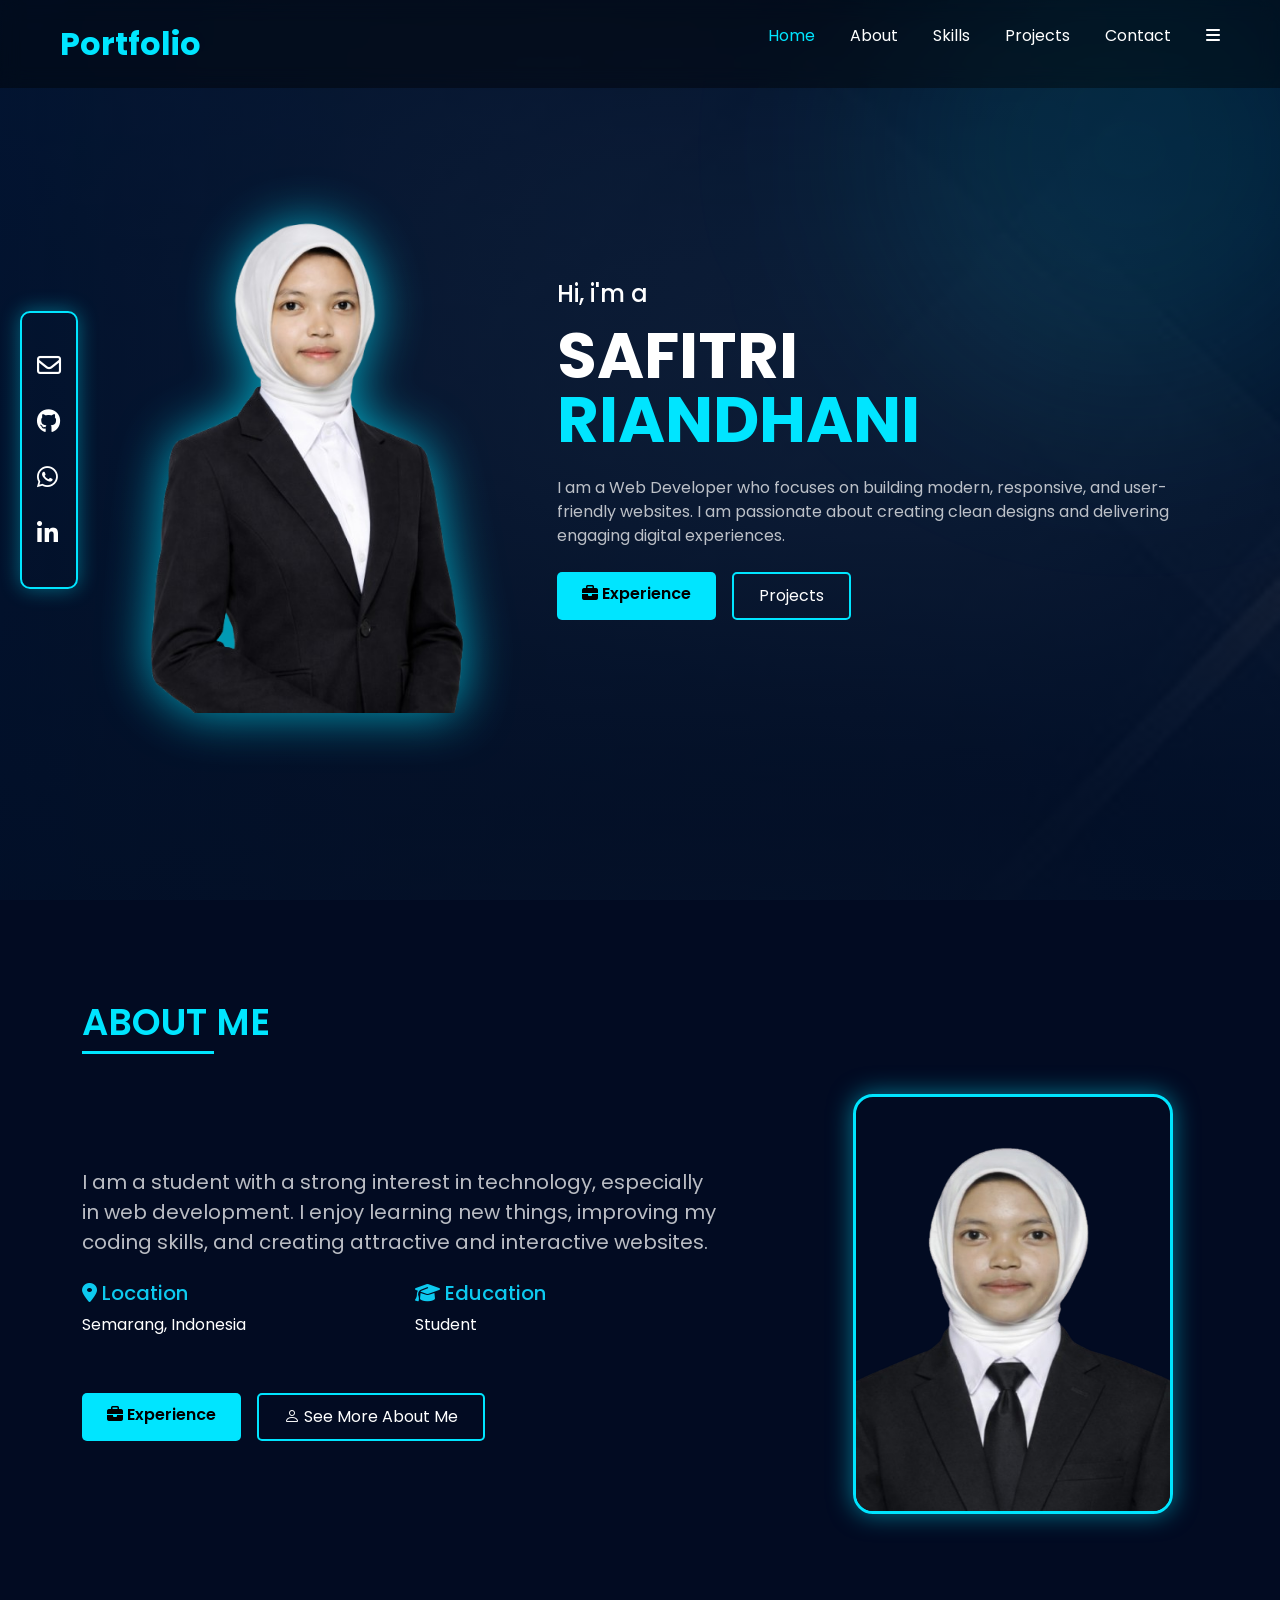
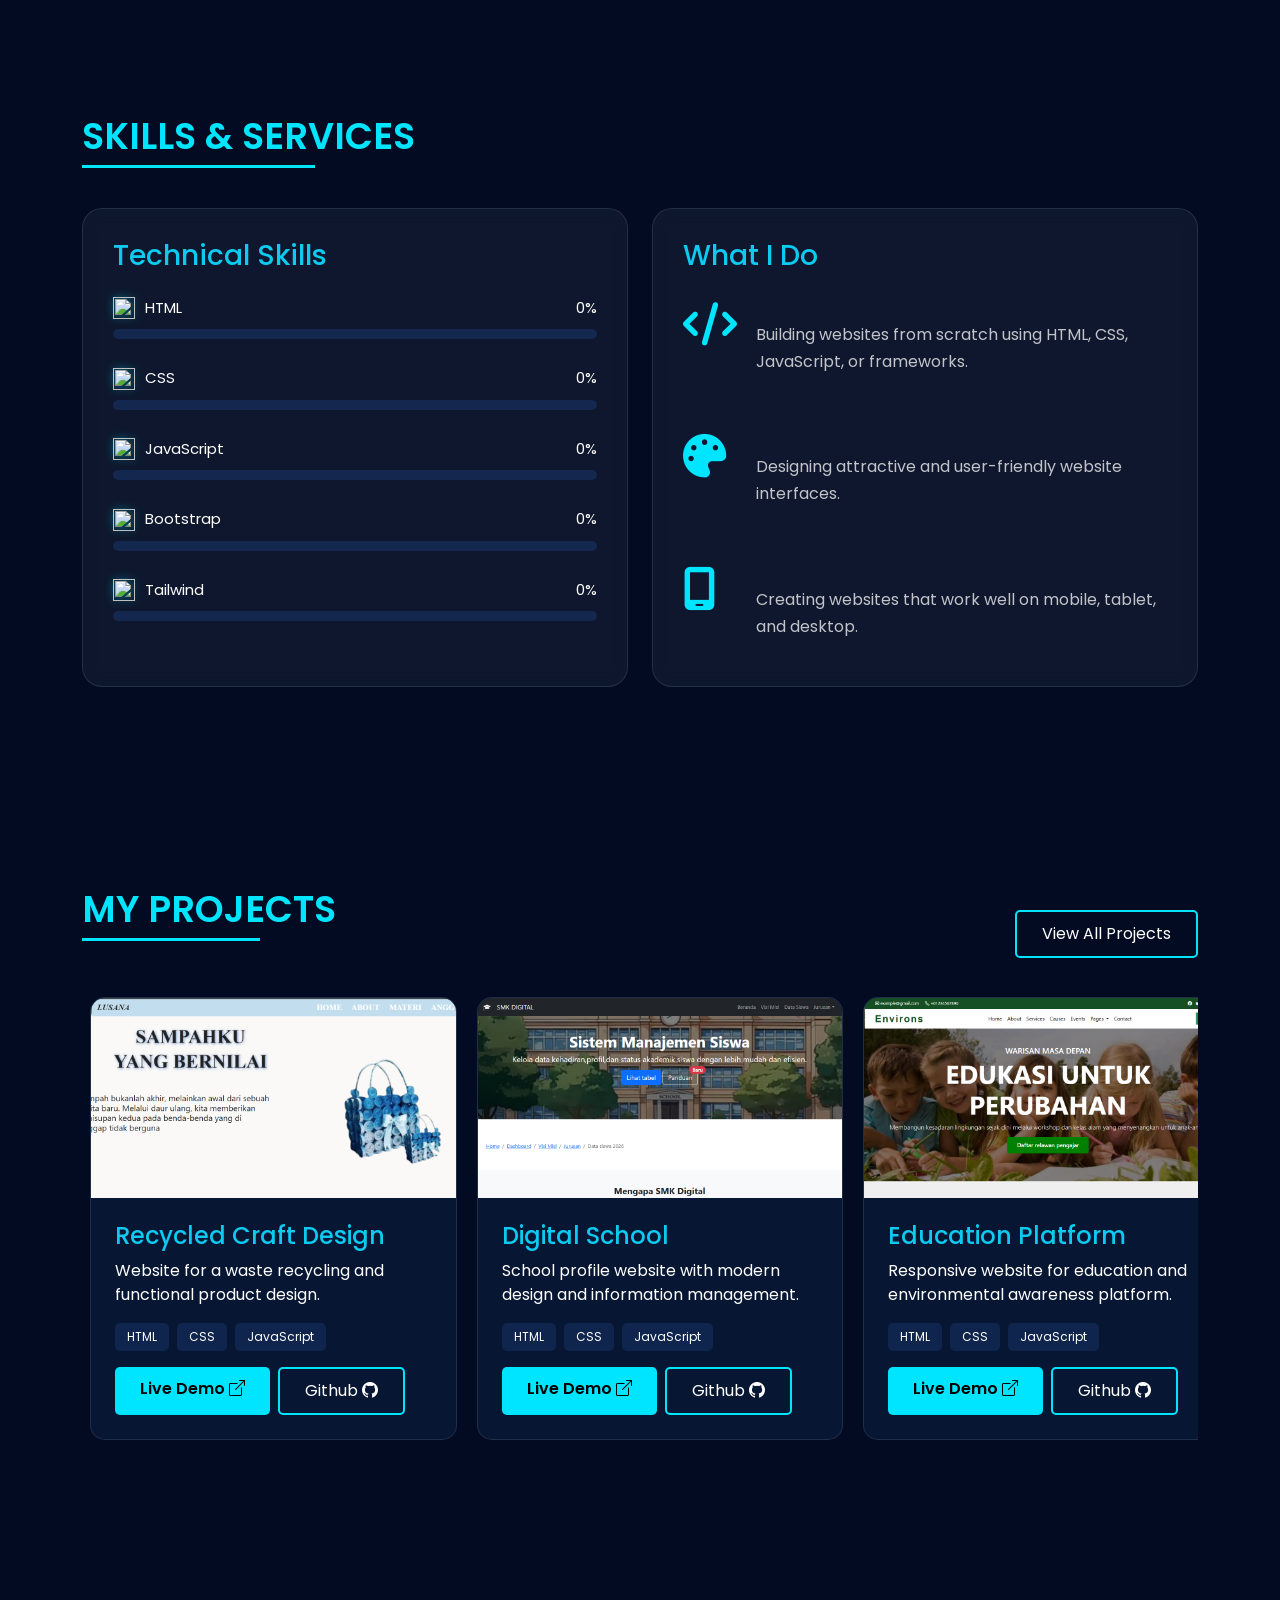
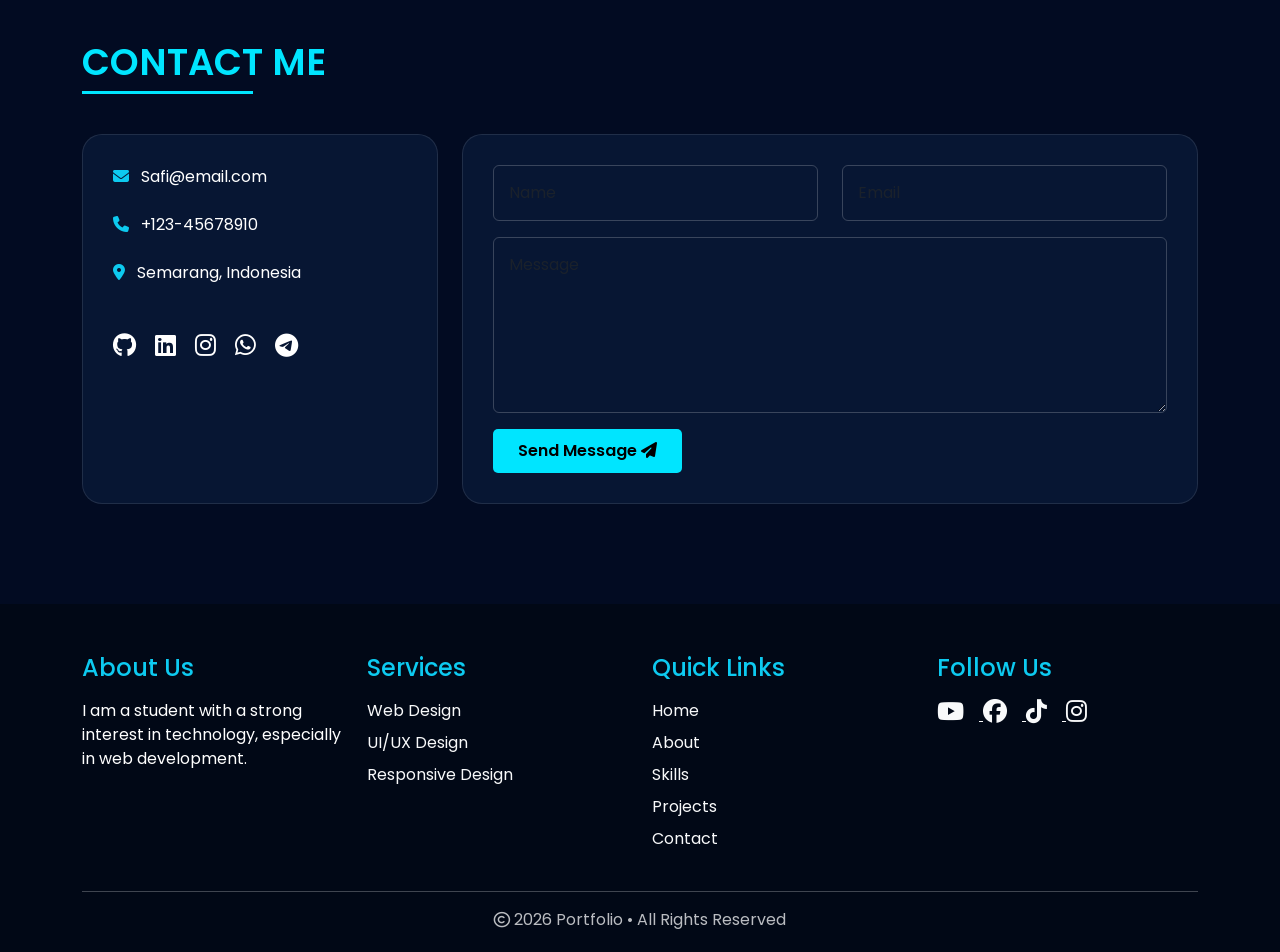
==== index.html @ 7fa0f2a8 "Add files via upload" ====
<!DOCTYPE html>
<html lang="en">

<head>
  <meta charset="UTF-8" />
  <meta name="viewport" content="width=device-width, initial-scale=1.0" />
  <title>Portfolio - Safitri Riandhani</title>

  <!-- Bootstrap -->
  <link href="https://cdn.jsdelivr.net/npm/bootstrap@5.3.3/dist/css/bootstrap.min.css" rel="stylesheet">

  <!-- Tailwind -->
  <script src="https://cdn.tailwindcss.com"></script>

  <!-- Icons -->
  <link rel="stylesheet" href="https://cdnjs.cloudflare.com/ajax/libs/font-awesome/6.5.2/css/all.min.css" />
  <link rel="stylesheet" href="https://cdn.jsdelivr.net/npm/bootstrap-icons@1.11.3/font/bootstrap-icons.min.css">

  <!-- AOS Animation -->
  <link href="https://unpkg.com/aos@2.3.4/dist/aos.css" rel="stylesheet">

  <!-- Google Font -->
  <link href="https://fonts.googleapis.com/css2?family=Poppins:wght@300;400;500;600;700&display=swap" rel="stylesheet">

  <!--link css-->
  <link rel="stylesheet" href="style.css">

</head>
<body>

  <!-- NAVBAR -->



  <nav class="navbar-custom text-lg">

    <!-- Logo -->
    <div class="logo">
      Portfolio
    </div>

    <!-- Menu -->
    <ul class="nav-menu">

      <li>
        <a href="#home" class="active">
          Home
        </a>
      </li>

      <li>
        <a href="#about">
          About
        </a>
      </li>

      <li>
        <a href="#skills">
          Skills
        </a>
      </li>

      <li>
        <a href="#projects">
          Projects
        </a>
      </li>

      <li>
        <a href="#contact">
          Contact
        </a>
      </li>

      <!-- icon -->
      <div class="text-2xl ml-5 cursor-pointer">

        <i class="fa-solid fa-bars"></i>

      </div>
    </ul>




  </nav>
  <!-- HERO -->

  <section class="hero" id="home">

    <div id="particles-js"></div>

    <div class="social-box">
      <a href="#"><i class="fa-regular fa-envelope"></i></a>
      <a href="#"><i class="fa-brands fa-github"></i></a>
      <a href="#"><i class="fa-brands fa-whatsapp"></i></a>
      <a href="#"><i class="fa-brands fa-linkedin-in"></i></a>
    </div>

    <div class="container content">

      <div class="row align-items-center">

        <div class="col-lg-5 text-center hero-image-wrapper" data-aos="zoom-in">

          <img src="img/foto-formal.png" class="hero-img" alt="photo">

        </div>

        <div class="col-lg-7" data-aos="fade-left">

          <h4>Hi, i'm a <span class="typing"></span></h4>

          <h1 class="main-title mt-3">
            SAFITRI <br>
            <span>RIANDHANI</span>
          </h1>

          <p class="mt-4 text-light opacity-75">
            I am a Web Developer who focuses on building modern,
            responsive, and user-friendly websites. I am passionate
            about creating clean designs and delivering engaging
            digital experiences.
          </p>

          <div class="mt-4 d-flex gap-3 flex-wrap">

            <a href="experience.html" class="btn-custom">
              <i class="fa-solid fa-briefcase"></i>
              Experience
            </a>

            <a href="#projects" class="btn-outline-custom">
              Projects
            </a>

          </div>

        </div>

      </div>

    </div>

  </section>

  <!-- ABOUT -->

  <section id="about">

    <div class="container">

      <h2 class="section-title">ABOUT ME</h2>

      <div class="row align-items-center">

        <div class="col-lg-7" data-aos="fade-right">

          <p class="fs-5 text-light opacity-75">
            I am a student with a strong interest in technology,
            especially in web development. I enjoy learning new things,
            improving my coding skills, and creating attractive and
            interactive websites.
          </p>

          <div class="row mt-4">

            <div class="col-md-6 mb-3">
              <h5 class="text-info">
                <i class="fa-solid fa-location-dot"></i>
                Location
              </h5>
              <p>Semarang, Indonesia</p>
            </div>

            <div class="col-md-6 mb-3">
              <h5 class="text-info">
                <i class="fa-solid fa-graduation-cap"></i>
                Education
              </h5>
              <p>Student</p>
            </div>

          </div>

          <div class="mt-4 d-flex gap-3 flex-wrap">

            <a href="experience.html" class="btn-custom">
              <i class="fa-solid fa-briefcase"></i>
              Experience
            </a>

            <a href="profile.html" class="btn-outline-custom">
              <i class="bi bi-person"></i>
              See More About Me
            </a>

          </div>

        </div>

        <div class="col-lg-5 text-center mt-5 mt-lg-0" data-aos="zoom-in">

          <img src="img/foto.png" class="about-img" alt="photo">

        </div>

      </div>

    </div>

  </section>

  <!-- SKILLS -->

  <section id="skills">

    <div class="container">

      <h2 class="section-title">SKILLS & SERVICES</h2>

      <div class="row g-4 align-items-stretch">

        <!-- LEFT CARD -->

        <div class="col-lg-6 d-flex" data-aos="fade-up">

          <div class="glass-card skill-card w-100">

            <h3 class="mb-4 text-info">
              Technical Skills
            </h3>

            <!-- HTML -->

            <div class="skill-item">

              <div class="skill-head">

                <div class="skill-left">
                  <img src="https://cdn.jsdelivr.net/gh/devicons/devicon/icons/html5/html5-original.svg">
                  <span>HTML</span>
                </div>

                <span class="counter" data-target="80">0%</span>

              </div>

              <div class="progress">
                <div class="progress-bar" data-width="80%"></div>
              </div>

            </div>

            <!-- CSS -->

            <div class="skill-item">

              <div class="skill-head">

                <div class="skill-left">
                  <img src="https://cdn.jsdelivr.net/gh/devicons/devicon/icons/css3/css3-original.svg">
                  <span>CSS</span>
                </div>

                <span class="counter" data-target="70">0%</span>

              </div>

              <div class="progress">
                <div class="progress-bar" data-width="70%"></div>
              </div>

            </div>

            <!-- JS -->

            <div class="skill-item">

              <div class="skill-head">

                <div class="skill-left">
                  <img src="https://cdn.jsdelivr.net/gh/devicons/devicon/icons/javascript/javascript-original.svg">
                  <span>JavaScript</span>
                </div>

                <span class="counter" data-target="50">0%</span>

              </div>

              <div class="progress">
                <div class="progress-bar" data-width="50%"></div>
              </div>

            </div>

            <!-- BOOTSTRAP -->

            <div class="skill-item">

              <div class="skill-head">

                <div class="skill-left">
                  <img src="https://cdn.jsdelivr.net/gh/devicons/devicon/icons/bootstrap/bootstrap-original.svg">
                  <span>Bootstrap</span>
                </div>

                <span class="counter" data-target="55">0%</span>

              </div>

              <div class="progress">
                <div class="progress-bar" data-width="55%"></div>
              </div>

            </div>

            <!-- TAILWIND -->

            <div class="skill-item mb-0">

              <div class="skill-head">

                <div class="skill-left">
                  <img src="https://www.vectorlogo.zone/logos/tailwindcss/tailwindcss-icon.svg">
                  <span>Tailwind</span>
                </div>

                <span class="counter" data-target="50">0%</span>

              </div>

              <div class="progress">
                <div class="progress-bar" data-width="50%"></div>
              </div>

            </div>

          </div>

        </div>

        <!-- RIGHT CARD -->

        <div class="col-lg-6 d-flex" data-aos="fade-up">

          <div class="glass-card skill-card w-100">

            <h3 class="mb-4 text-info">
              What I Do
            </h3>

            <div class="service-item">

              <i class="fa-solid fa-code"></i>

              <div>
                <h4 class="service-title typing-service" id="service1"></h4>

                <p class="service-text">
                  Building websites from scratch using HTML, CSS, JavaScript,
                  or frameworks.
                </p>
              </div>

            </div>

            <div class="service-item">

              <i class="fa-solid fa-palette"></i>

              <div>
                <h4 class="service-title typing-service" id="service2"></h4>

                <p class="service-text">
                  Designing attractive and user-friendly website interfaces.
                </p>
              </div>

            </div>

            <div class="service-item mb-0">

              <i class="fa-solid fa-mobile-screen"></i>

              <div>
                <h4 class="service-title typing-service" id="service3"></h4>

                <p class="service-text">
                  Creating websites that work well on mobile, tablet,
                  and desktop.
                </p>
              </div>

            </div>

          </div>

        </div>

      </div>

    </div>

  </section>

  <!-- PROJECTS -->

  <section id="projects">

    <div class="container">

      <div class="d-flex justify-content-between align-items-center flex-wrap">

        <h2 class="section-title">MY PROJECTS</h2>

        <a href="#" class="btn-outline-custom">
          View All Projects
        </a>

      </div>

      <div class="projects-slider mt-3 slider" id="slider">

        <div class="projects-track">

          <!--card 1-->
          <div class="project-slide" data-aos="zoom-in">

            <div class="project-card">

              <img src="img/p1.png">

              <div class="p-4">

                <h4 class="text-info fs-4 font-bold">Recycled Craft Design</h4>

                <p>
                  Website for a waste recycling and functional product design.
                </p>

                <div class="d-flex gap-2 mb-3">
                  <span class="tag">HTML</span>
                  <span class="tag">CSS</span>
                  <span class="tag">JavaScript</span>
                </div>

                <div class="d-flex gap-2">
                  <a href="https://safitririandhani-del.github.io/lusana.official.web/website.html"
                    class="btn-custom">Live Demo <i class="bi bi-box-arrow-up-right"></i></a>
                  <a href="https://github.com/safitririandhani-del/lusana.official.web.git"
                    class="btn-outline-custom">Github <i class="bi bi-github"></i></a>
                </div>

              </div>

            </div>

          </div>

          <!--card 2-->
          <div class="project-slide" data-aos="zoom-in">

            <div class="project-card">

              <img src="img/p2.png">

              <div class="p-4">

                <h4 class="text-info fs-4 font-bold">Digital School</h4>

                <p>
                  School profile website with modern design and information management.
                </p>

                <div class="d-flex gap-2 mb-3">
                  <span class="tag">HTML</span>
                  <span class="tag">CSS</span>
                  <span class="tag">JavaScript</span>
                </div>

                <div class="d-flex gap-2">
                  <a href="https://safitririandhani-del.github.io/web-smk-digital/" class="btn-custom">Live Demo <i
                      class="bi bi-box-arrow-up-right"></i></a>
                  <a href="https://github.com/safitririandhani-del/web-smk-digital.git"
                    class="btn-outline-custom">Github <i class="bi bi-github"></i></a>
                </div>

              </div>

            </div>

          </div>

          <!--card 3-->
          <div class="project-slide" data-aos="zoom-in">

            <div class="project-card">

              <img src="img/p3.png">

              <div class="p-4">

                <h4 class="text-info fs-4 font-bold">Education Platform</h4>

                <p>
                  Responsive website for education and environmental awareness platform.
                </p>

                <div class="d-flex gap-2 mb-3">
                  <span class="tag">HTML</span>
                  <span class="tag">CSS</span>
                  <span class="tag">JavaScript</span>
                </div>

                <div class="d-flex gap-2">
                  <a href="https://safitririandhani-del.github.io/tugas3-web-environs/" class="btn-custom">Live Demo <i
                      class="bi bi-box-arrow-up-right"></i></a>
                  <a href="https://github.com/safitririandhani-del/tugas3-web-environs.git"
                    class="btn-outline-custom">Github <i class="bi bi-github"></i></a>
                </div>

              </div>

            </div>

          </div>

          <!--card 4-->

          <div class="project-slide" data-aos="zoom-in">

            <div class="project-card">

              <img src="img/p4.png">

              <div class="p-4">

                <h4 class="text-info fs-4 font-bold">Coffee Shop Website</h4>
                <p>
                  Modern coffee shop website with menu
                  highlights and clean interface.
                </p>
                <div class="d-flex gap-2 mb-3">
                  <span class="tag">HTML</span>
                  <span class="tag">Bootstrap</span>
                  <span class="tag">JavaScript</span>
                </div>

                <div class="d-flex gap-2">
                  <a href="https://safitririandhani-del.github.io/tugas4-web-coffee-shop/" class="btn-custom">Live Demo
                    <i class="bi bi-box-arrow-up-right"></i></a>
                  <a href="https://github.com/safitririandhani-del/tugas4-web-coffee-shop.git"
                    class="btn-outline-custom">Github <i class="bi bi-github"></i></a>
                </div>

              </div>

            </div>

          </div>
          <!--card 5-->
          <div class="project-slide" data-aos="zoom-in">

            <div class="project-card">

              <img src="img/p5.png">

              <div class="p-4">

                <h4 class="text-info fs-4 font-bold">Furniture Showcase</h4>

                <p>
                  Elegant furniture website with modern
                  product display and responsive layout.
                </p>

                <div class="d-flex gap-2 mb-3">
                  <span class="tag">HTML</span>
                  <span class="tag">CSS</span>
                  <span class="tag">JavaScript</span>
                </div>

                <div class="d-flex gap-2">
                  <a href="https://safitririandhani-del.github.io/tugas5-website-furniture/" class="btn-custom">Live
                    Demo <i class="bi bi-box-arrow-up-right"></i></a>
                  <a href="https://github.com/safitririandhani-del/tugas5-website-furniture.git"
                    class="btn-outline-custom">Github <i class="bi bi-github"></i></a>
                </div>

              </div>

            </div>

          </div>

        </div>

      </div>

    </div>

  </section>
  <!-- CONTACT -->

  <section id="contact">

    <div class="container">

      <h2 class="section-title">
        CONTACT ME
      </h2>

      <div class="row g-4">

        <div class="col-lg-4" data-aos="fade-right">

          <div class="contact-box h-100">

            <p class="mb-4">
              <i class="fa-solid fa-envelope text-info me-2"></i>
              Safi@email.com
            </p>

            <p class="mb-4">
              <i class="fa-solid fa-phone text-info me-2"></i>
              +123-45678910
            </p>

            <p class="mb-4">
              <i class="fa-solid fa-location-dot text-info me-2"></i>
              Semarang, Indonesia
            </p>

            <div class="footer-icon mt-5">
              <i class="fa-brands fa-github"></i>
              <i class="fa-brands fa-linkedin"></i>
              <i class="fa-brands fa-instagram"></i>
              <i class="fa-brands fa-whatsapp"></i>
              <i class="fa-brands fa-telegram"></i>
            </div>

          </div>

        </div>

        <div class="col-lg-8" data-aos="fade-left">

          <div class="contact-box">

            <div class="row">

              <div class="col-md-6 mb-3">
                <input type="text" class="form-control" placeholder="Name">
              </div>

              <div class="col-md-6 mb-3">
                <input type="email" class="form-control" placeholder="Email">
              </div>

            </div>

            <textarea rows="6" class="form-control mb-3" placeholder="Message"></textarea>

            <button class="btn-custom">
              Send Message
              <i class="fa-solid fa-paper-plane"></i>
            </button>

          </div>

        </div>

      </div>

    </div>

  </section>

  <!-- FOOTER -->

  <footer>

    <div class="container">

      <div class="row">

        <div class="col-lg-3 mb-4">

          <h4 class="text-info mb-3">About Us</h4>

          <p>
            I am a student with a strong interest in technology,
            especially in web development.
          </p>

        </div>

        <div class="col-lg-3 mb-4">

          <h4 class="text-info mb-3">Services</h4>

          <a href="#skills" class="d-block text-light text-decoration-none mb-2">
            Web Design
          </a>

          <a href="#skills" class="d-block text-light text-decoration-none mb-2">
            UI/UX Design
          </a>

          <a href="#skills" class="d-block text-light text-decoration-none">
            Responsive Design
          </a>

        </div>

        <div class="col-lg-3 mb-4">

          <h4 class="text-info mb-3">Quick Links</h4>

          <a href="#home" class="d-block text-light text-decoration-none mb-2">
            Home
          </a>

          <a href="#about" class="d-block text-light text-decoration-none mb-2">
            About
          </a>

          <a href="#skills" class="d-block text-light text-decoration-none mb-2">
            Skills
          </a>

          <a href="#projects" class="d-block text-light text-decoration-none mb-2">
            Projects
          </a>

          <a href="#contact" class="d-block text-light text-decoration-none">
            Contact
          </a>

        </div>

        <div class="col-lg-3 mb-4">

          <h4 class="text-info mb-3">Follow Us</h4>

          <div class="footer-icon">

            <a href="https://youtube.com/@safitririandhani?si=1qDEEwvIDGUoSJPz" class="text-light">
              <i class="fa-brands fa-youtube"></i>
            </a>

            <a href="https://www.facebook.com/share/1AjGSBhtdw/" class="text-light">
              <i class="fa-brands fa-facebook"></i>
            </a>

            <a href="https://www.tiktok.com/@safitri9630?_r=1&_t=ZS-96NrF15h8Fu" class="text-light">
              <i class="fa-brands fa-tiktok"></i>
            </a>

            <a href="https://www.instagram.com/safitri_riandh?igsh=MWM1bGZpd3dvNmp4Yw==" class="text-light">
              <i class="fa-brands fa-instagram"></i>
            </a>

          </div>

        </div>

      </div>

      <hr class="text-light">

      <div class="text-center text-light opacity-75">
        <i class="fa-regular fa-copyright"></i>
        2026 Portfolio • All Rights Reserved
      </div>

    </div>

  </footer>
  <!-- SCROLL TOP -->

  <div class="scrollTop">
    <i class="fa-solid fa-arrow-up"></i>
  </div>

  <!-- Bootstrap -->
  <script src="https://cdn.jsdelivr.net/npm/bootstrap@5.3.3/dist/js/bootstrap.bundle.min.js"></script>

  <!-- AOS -->
  <script src="https://unpkg.com/aos@2.3.4/dist/aos.js"></script>

  <!-- Typed JS -->
  <script src="https://cdn.jsdelivr.net/npm/typed.js@2.0.12"></script>

  <!-- Particles -->
  <script src="https://cdn.jsdelivr.net/particles.js/2.0.0/particles.min.js"></script>

  <script src="script.js"></script>

</body>
</html>
---- style.css ----
* {
      margin: 0;
      padding: 0;
      box-sizing: border-box;
      font-family: 'Poppins', sans-serif;
      scroll-behavior: smooth;
    }

    body {
      background: #020b22;
      color: white;
      overflow-x: hidden;
    }

    :root {
      --main: #00e5ff;
      --dark: #02112b;
    }

    /* NAVBAR */

    .navbar-custom {
      position: fixed;
      top: 0;
      left: 0;
      width: 100%;

      display: flex;
      justify-content: space-between;
      align-items: center;

      padding: 20px 60px;

      background: rgba(0, 0, 0, 0.4);
      backdrop-filter: blur(10px);

      z-index: 9999;
    }

    .logo {
      font-size: 2rem;
      font-weight: 700;
      color: #00e5ff;
    }

    .nav-menu {
      display: flex;
      gap: 35px;
      list-style: none;
    }

    .nav-menu a {
      color: white;
      text-decoration: none;
      transition: .3s;
      position: relative;
    }

    .nav-menu a:hover,
    .nav-menu a.active {
      color: #00e5ff;
    }

    .nav-menu a::after {
      content: '';
      position: absolute;
      left: 0;
      bottom: -5px;

      width: 0%;
      height: 2px;

      background: #00e5ff;
      transition: .3s;
    }

    .nav-menu a:hover::after {
      width: 100%;
    }

    /* HAMBURGER */

    .menu-btn {
      display: none;
      font-size: 2rem;
      color: #00e5ff;
      cursor: pointer;
    }

    /* MOBILE */

    @media(max-width:991px) {

      .menu-btn {
        display: block;
      }

      .nav-menu {
        position: absolute;
        top: 100%;
        right: -100%;

        flex-direction: column;

        background: #071633;

        width: 250px;

        padding: 30px;

        border-radius: 15px;

        transition: .4s;
      }

      .nav-menu.active {
        right: 20px;
      }

    }

    /* HERO */

    .hero {
      min-height: 100vh;
      background:
        linear-gradient(rgba(1, 10, 30, .8), rgba(1, 10, 30, .9)),
        url(img/bg\ home.jpeg);
      background-size: cover;
      background-position: center;
      display: flex;
      align-items: center;
      position: relative;
      overflow: hidden;
    }

    .hero::before {
      content: '';
      position: absolute;
      width: 500px;
      height: 500px;
      background: rgba(0, 229, 255, 0.1);
      border-radius: 50%;
      filter: blur(100px);
      top: -100px;
      right: -100px;
      animation: moveGlow 8s infinite alternate;
    }

    @keyframes moveGlow {
      from {
        transform: translateY(0px);
      }

      to {
        transform: translateY(80px);
      }
    }

    .hero-image-wrapper {
      display: flex;
      justify-content: flex-end;
      padding-right: 60px;
    }

    .hero-img {
      width: 350px;
      filter: drop-shadow(0 0 25px rgba(0, 229, 255, 0.7));
      animation: float 4s ease-in-out infinite;
      transition: 0.5s;
    }

    .hero-img:hover {
      transform: scale(1.05);
    }

    @keyframes float {
      0% {
        transform: translateY(0px);
      }

      50% {
        transform: translateY(-15px);
      }

      100% {
        transform: translateY(0px);
      }
    }

    .typing {
      color: var(--main);
      font-weight: 600;
    }

    .main-title {
      font-size: 4rem;
      font-weight: 700;
      line-height: 1;
    }

    .main-title span {
      color: var(--main);
    }

    .social-box {
      position: absolute;
      left: 20px;
      top: 50%;
      transform: translateY(-50%);
      border: 2px solid var(--main);
      padding: 15px;
      border-radius: 10px;
      box-shadow: 0 0 20px rgba(0, 229, 255, .4);
    }

    .social-box a {
      display: block;
      color: white;
      margin: 20px 0;
      font-size: 1.5rem;
      transition: 0.4s;
    }

    .social-box a:hover {
      color: var(--main);
      transform: translateX(5px);
    }

    .btn-custom {
      background: var(--main);
      color: black;
      padding: 10px 25px;
      border: none;
      border-radius: 5px;
      font-weight: 600;
      transition: 0.4s;
      text-decoration: none;
      display: inline-block;
    }

    .btn-custom:hover {
      transform: translateY(-5px);
      box-shadow: 0 0 20px var(--main);
    }

    .btn-outline-custom {
      border: 2px solid var(--main);
      color: white;
      padding: 10px 25px;
      border-radius: 5px;
      text-decoration: none;
      transition: 0.4s;
    }

    .btn-outline-custom:hover {
      background: var(--main);
      color: black;
    }

    section {
      padding: 100px 0;
    }

    .section-title {
      color: var(--main);
      font-size: 2.3rem;
      font-weight: 600;
      margin-bottom: 50px;
      position: relative;
      display: inline-block;
    }

    .section-title::after {
      content: '';
      width: 70%;
      height: 3px;
      background: var(--main);
      position: absolute;
      left: 0;
      bottom: -10px;
    }

    /* ABOUT */

    .about-img {
      width: 320px;
      height: 420px;
      border: 3px solid var(--main);
      border-radius: 20px;
      box-shadow: 0 0 25px rgba(0, 229, 255, .5);
      transition: 0.5s;

      transform: translateX(40px);
    }

    .about-img:hover {
      transform: translateX(40px) scale(1.03) rotate(1deg);
    }

    /* CARDS */

    .glass-card {
      background: rgba(255, 255, 255, 0.05);
      border: 1px solid rgba(255, 255, 255, 0.1);
      border-radius: 20px;
      padding: 30px;
      transition: 0.5s;
      backdrop-filter: blur(10px);
    }

    .glass-card:hover {
      transform: translateY(-10px);
      box-shadow: 0 0 25px rgba(0, 229, 255, .3);
    }

    /* SKILLS */

    .skill-card {
      height: 100%;
      min-height: 420px;
    }

    .skill-item {
      margin-bottom: 28px;
    }

    .skill-head {
      display: flex;
      justify-content: space-between;
      align-items: center;
      margin-bottom: 10px;
    }

    .skill-head span {
      font-size: 15px;
      color: #ffffff;
    }

    .skill-left {
      display: flex;
      align-items: center;
      gap: 10px;
    }

    .skill-left img {
      width: 22px;
      height: 22px;
      object-fit: contain;
      filter: drop-shadow(0 0 5px rgba(0, 229, 255, .4));
    }

    .progress {
      height: 10px;
      background: #13274f;
      border-radius: 20px;
      overflow: hidden;
      margin-bottom: 5px;
    }

    .progress-bar {
      width: 0;
      background: linear-gradient(90deg, #00e5ff, #00fff2);
      border-radius: 20px;
      transition: 2s ease;
      box-shadow: 0 0 15px rgba(0, 229, 255, .6);
    }

    .service-item {
      display: flex;
      align-items: flex-start;
      gap: 18px;
      margin-bottom: 38px;
    }

    .service-item i {
      font-size: 2.7rem;
      color: var(--main);
      min-width: 55px;
      margin-top: 5px;
    }

    .service-title {
      font-size: 1.8rem;
      font-weight: 700;
      color: white;
      line-height: 1.1;
      margin-bottom: 8px;
    }

    .service-text {
      color: rgba(255, 255, 255, .75);
      line-height: 1.7;
    }

    .typing-service {
      border-right: 3px solid var(--main);
      white-space: nowrap;
      overflow: hidden;
      display: inline-block;
      animation: blink .7s infinite;
    }

    @keyframes blink {
      50% {
        border-color: transparent;
      }
    }

    @media(max-width:991px) {

      .skill-card {
        min-height: auto;
      }

      .service-title {
        font-size: 1.4rem;
      }

    }

    /* PROJECT */

    .project-card {
      background: #071633;
      border-radius: 15px;
      overflow: hidden;
      border: 1px solid rgba(255, 255, 255, .1);
      transition: 0.5s;
    }

    .project-card:hover {
      transform: translateY(-10px);
      box-shadow: 0 0 25px rgba(0, 229, 255, .3);
    }

    .project-card img {
      width: 100%;
      height: 200px;
      object-fit: cover;
      transition: 0.5s;
    }

    .project-card:hover img {
      transform: scale(1.05);
    }

    .tag {
      background: #10254d;
      padding: 5px 12px;
      border-radius: 5px;
      font-size: 12px;
    }

    .projects-slider {
      width: 100%;
      overflow-x: auto;
      overflow-y: hidden;
      scroll-behavior: smooth;
      cursor: grab;
      padding: 0 8px;
    }

    .projects-slider::-webkit-scrollbar {
      display: none;
    }

    .projects-slider.active {
      cursor: grabbing;
    }

    .projects-track {
      display: flex;
      gap: 20px;
      align-items: stretch;
      width: max-content;
    }

    .project-slide {
      flex: 0 0 calc((100vw - 140px - 40px) / 3);
      max-width: calc((100vw - 140px - 40px) / 3);
    }

    @media(max-width:991px) {
      .project-slide {
        flex: 0 0 100%;
        max-width: 100%;
      }
    }

    /* CONTACT */

    .contact-box {
      background: #071633;
      border: 1px solid rgba(255, 255, 255, .1);
      border-radius: 20px;
      padding: 30px;
    }

    .form-control {
      background: transparent !important;
      border: 1px solid rgba(255, 255, 255, .2) !important;
      color: white !important;
      padding: 15px;
    }

    .form-control:focus {
      box-shadow: 0 0 15px rgba(0, 229, 255, .4) !important;
      border-color: var(--main) !important;
    }

    footer {
      background: #010816;
      padding: 50px 0 20px;
    }

    .footer-icon i {
      font-size: 1.5rem;
      margin-right: 15px;
      transition: 0.4s;
      cursor: pointer;
    }

    .footer-icon i:hover {
      color: var(--main);
      transform: translateY(-5px);
    }

    /* SCROLL TOP */

    .scrollTop {
      position: fixed;
      right: 20px;
      bottom: 20px;
      width: 50px;
      height: 50px;
      background: var(--main);
      color: black;
      display: flex;
      align-items: center;
      justify-content: center;
      border-radius: 50%;
      cursor: pointer;
      font-size: 1.2rem;
      opacity: 0;
      pointer-events: none;
      transition: 0.5s;
      z-index: 999;
    }

    .scrollTop.active {
      opacity: 1;
      pointer-events: auto;
    }

    /* PARTICLES */

    #particles-js {
      position: absolute;
      width: 100%;
      height: 100%;
      z-index: 0;
    }

    .content {
      position: relative;
      z-index: 1;
    }

    @media(max-width:991px) {

      .hero {
        text-align: center;
      }

      .hero-img {
        width: 250px;
        margin-top: 40px;
      }

      .main-title {
        font-size: 2.8rem;
      }

      .social-box {
        display: none;
      }

    }
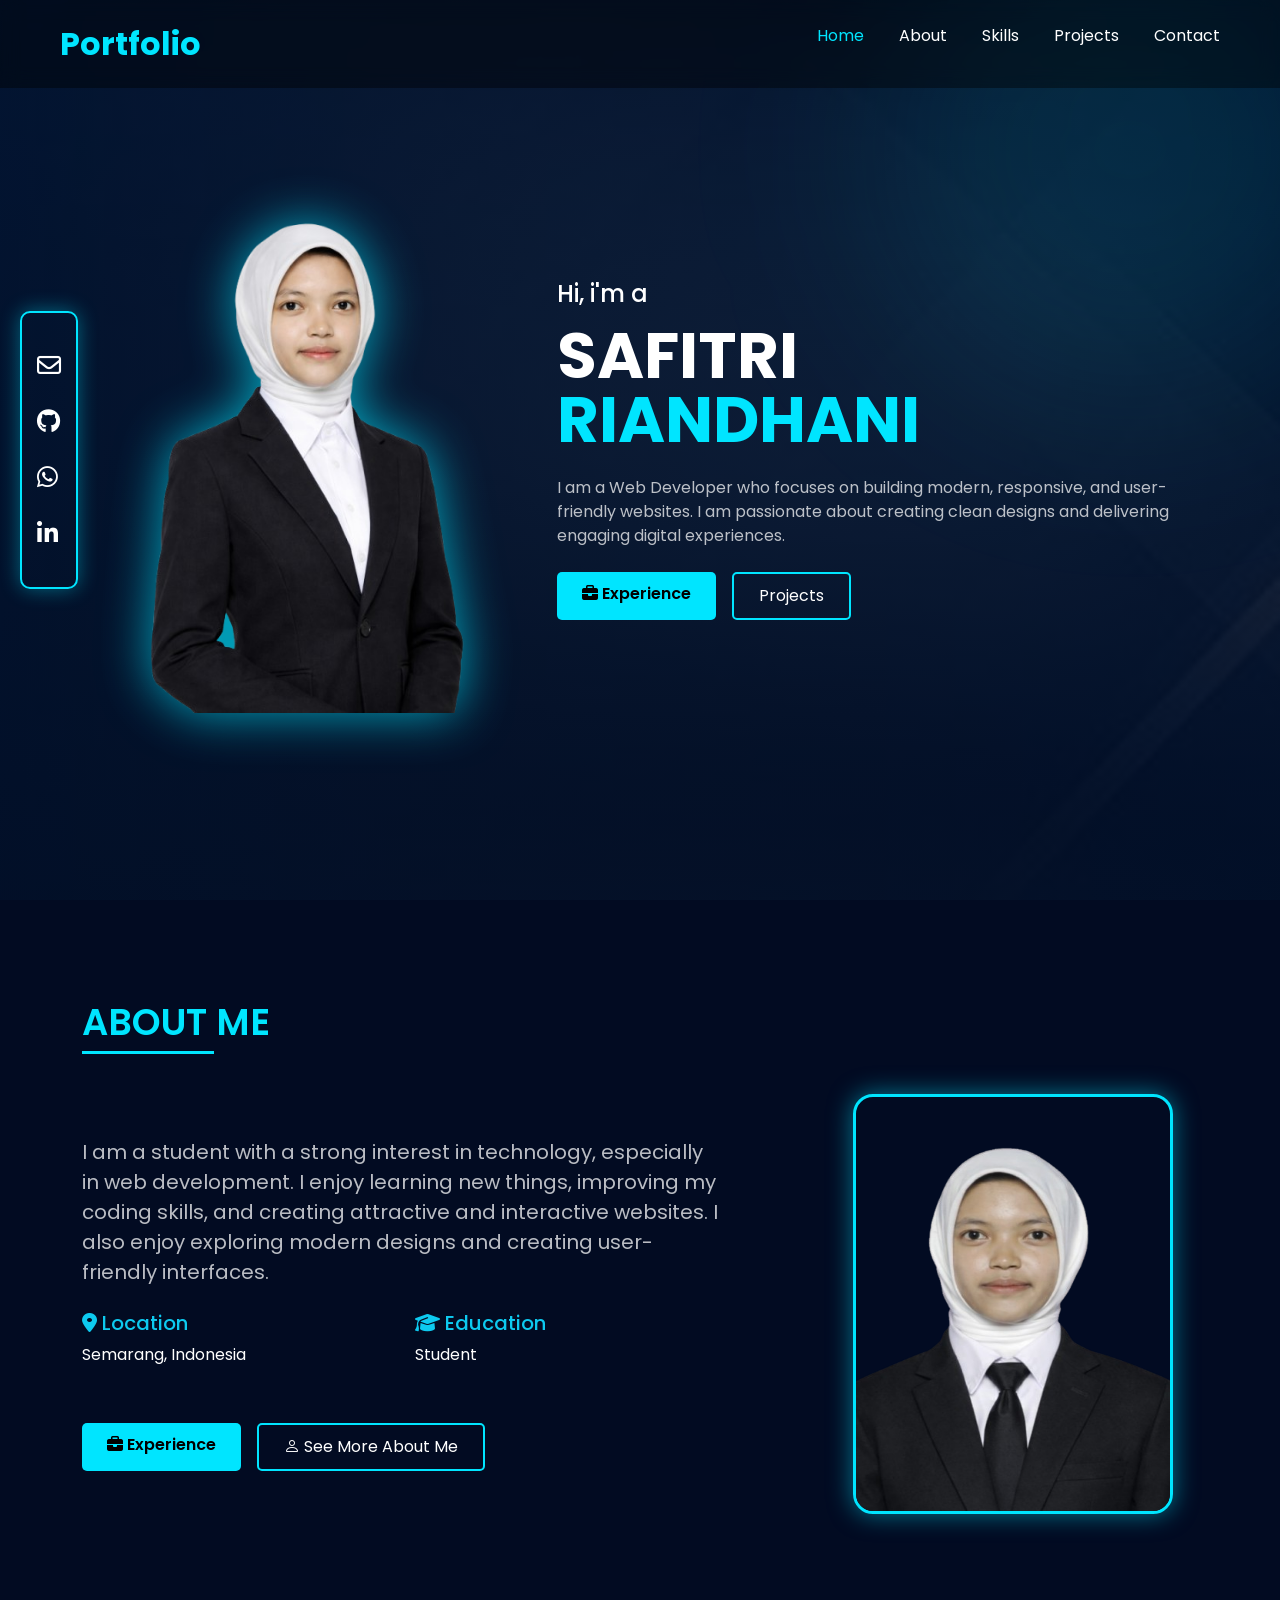
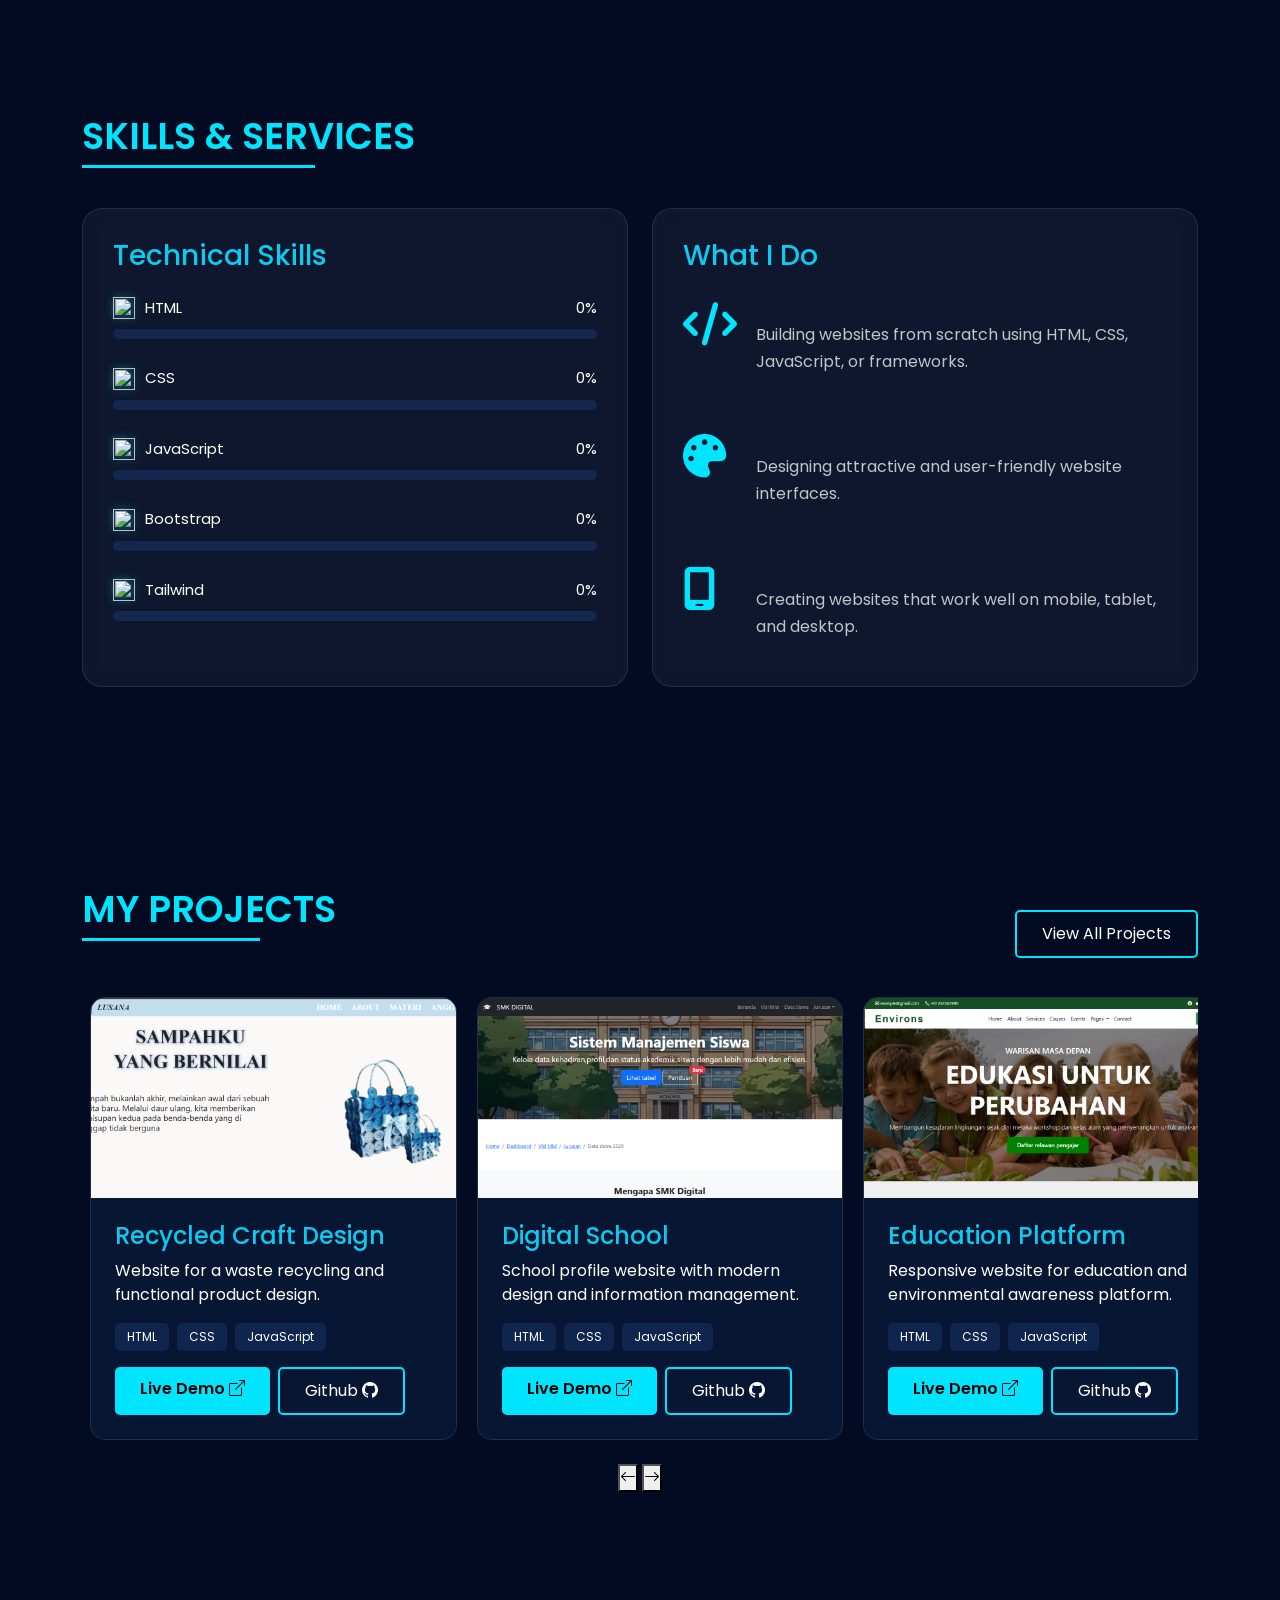
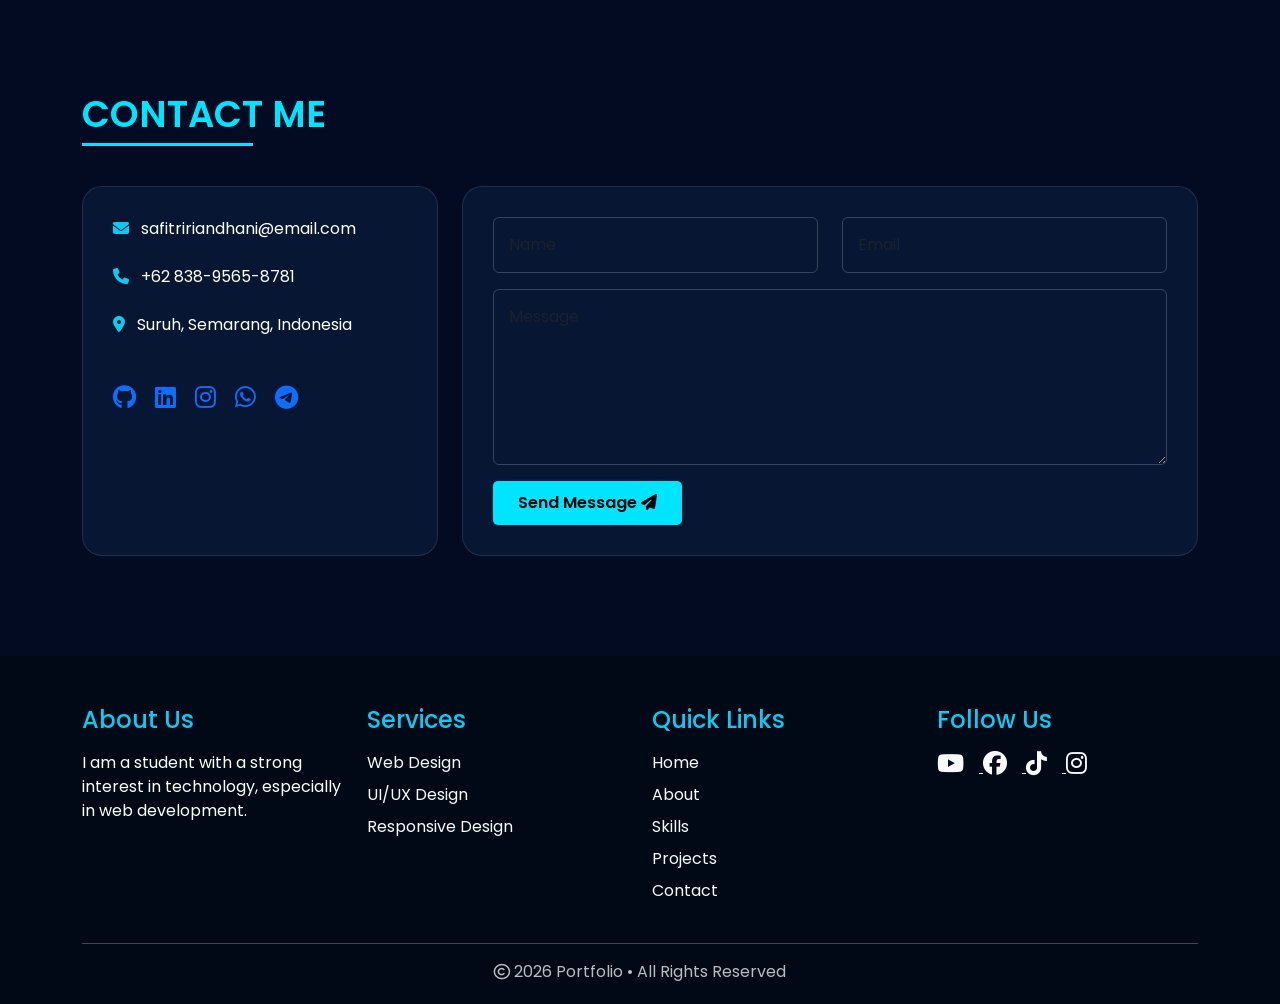
==== commit 201814c7: "index.html" ====
--- a/index.html
+++ b/index.html
@@ -15,6 +15,9 @@
   <!-- Icons -->
   <link rel="stylesheet" href="https://cdnjs.cloudflare.com/ajax/libs/font-awesome/6.5.2/css/all.min.css" />
   <link rel="stylesheet" href="https://cdn.jsdelivr.net/npm/bootstrap-icons@1.11.3/font/bootstrap-icons.min.css">
+   <!-- FONT AWESOME -->
+  <link rel="stylesheet"
+  href="https://cdnjs.cloudflare.com/ajax/libs/font-awesome/6.5.1/css/all.min.css">
 
   <!-- AOS Animation -->
   <link href="https://unpkg.com/aos@2.3.4/dist/aos.css" rel="stylesheet">
@@ -26,6 +29,7 @@
   <link rel="stylesheet" href="style.css">
 
 </head>
+
 <body>
 
   <!-- NAVBAR -->
@@ -72,12 +76,6 @@
         </a>
       </li>
 
-      <!-- icon -->
-      <div class="text-2xl ml-5 cursor-pointer">
-
-        <i class="fa-solid fa-bars"></i>
-
-      </div>
     </ul>
 
 
@@ -91,10 +89,27 @@
     <div id="particles-js"></div>
 
     <div class="social-box">
-      <a href="#"><i class="fa-regular fa-envelope"></i></a>
-      <a href="#"><i class="fa-brands fa-github"></i></a>
-      <a href="#"><i class="fa-brands fa-whatsapp"></i></a>
-      <a href="#"><i class="fa-brands fa-linkedin-in"></i></a>
+
+      <!-- Email -->
+      <a href="mailto:safitririandhani@gmail.com">
+        <i class="fa-regular fa-envelope"></i>
+      </a>
+
+      <!-- Github -->
+      <a href="https://github.com/safitririandhani-del" target="_blank">
+        <i class="fa-brands fa-github"></i>
+      </a>
+
+      <!-- WhatsApp -->
+      <a href="https://wa.me/6283895658781" target="_blank">
+        <i class="fa-brands fa-whatsapp"></i>
+      </a>
+
+      <!-- LinkedIn -->
+      <a href="https://linkedin.com/in/usernamekamu" target="_blank">
+        <i class="fa-brands fa-linkedin-in"></i>
+      </a>
+
     </div>
 
     <div class="container content">
@@ -157,10 +172,9 @@
         <div class="col-lg-7" data-aos="fade-right">
 
           <p class="fs-5 text-light opacity-75">
-            I am a student with a strong interest in technology,
-            especially in web development. I enjoy learning new things,
-            improving my coding skills, and creating attractive and
-            interactive websites.
+            I am a student with a strong interest in technology, especially in web development.
+            I enjoy learning new things, improving my coding skills, and creating attractive and
+            interactive websites. I also enjoy exploring modern designs and creating user-friendly interfaces.
           </p>
 
           <div class="row mt-4">
@@ -414,7 +428,7 @@
 
         <h2 class="section-title">MY PROJECTS</h2>
 
-        <a href="#" class="btn-outline-custom">
+        <a href="project.html" class="btn-outline-custom">
           View All Projects
         </a>
 
@@ -598,9 +612,21 @@
 
       </div>
 
+      <div class="slider-buttons mt-4 text-center">
+        <button class="slider-btn" id="prevBtn">
+          <i class="bi bi-arrow-left"></i>
+        </button>
+
+        <button class="slider-btn" id="nextBtn">
+          <i class="bi bi-arrow-right"></i>
+        </button>
+      </div>
+
     </div>
 
   </section>
+
+
   <!-- CONTACT -->
 
   <section id="contact">
@@ -619,25 +645,26 @@
 
             <p class="mb-4">
               <i class="fa-solid fa-envelope text-info me-2"></i>
-              Safi@email.com
+              safitririandhani@email.com
             </p>
 
             <p class="mb-4">
               <i class="fa-solid fa-phone text-info me-2"></i>
-              +123-45678910
+              +62 838-9565-8781
             </p>
 
             <p class="mb-4">
               <i class="fa-solid fa-location-dot text-info me-2"></i>
-              Semarang, Indonesia
+              Suruh, Semarang, Indonesia
             </p>
 
             <div class="footer-icon mt-5">
-              <i class="fa-brands fa-github"></i>
-              <i class="fa-brands fa-linkedin"></i>
-              <i class="fa-brands fa-instagram"></i>
-              <i class="fa-brands fa-whatsapp"></i>
-              <i class="fa-brands fa-telegram"></i>
+              <a href="https://github.com/safitririandhani-del"><i class="fa-brands fa-github"></i></a>
+              <a href=""><i class="fa-brands fa-linkedin"></i></a>
+              <a href="https://www.instagram.com/safitri_riandh?igsh=MWM1bGZpd3dvNmp4Yw=="><i
+                  class="fa-brands fa-instagram"></i></a>
+              <a href="https://wa.me/6283895658781"><i class="fa-brands fa-whatsapp"></i></a>
+              <a href=""><i class="fa-brands fa-telegram"></i></a>
             </div>
 
           </div>
@@ -799,4 +826,5 @@
   <script src="script.js"></script>
 
 </body>
-</html>+
+</html>
